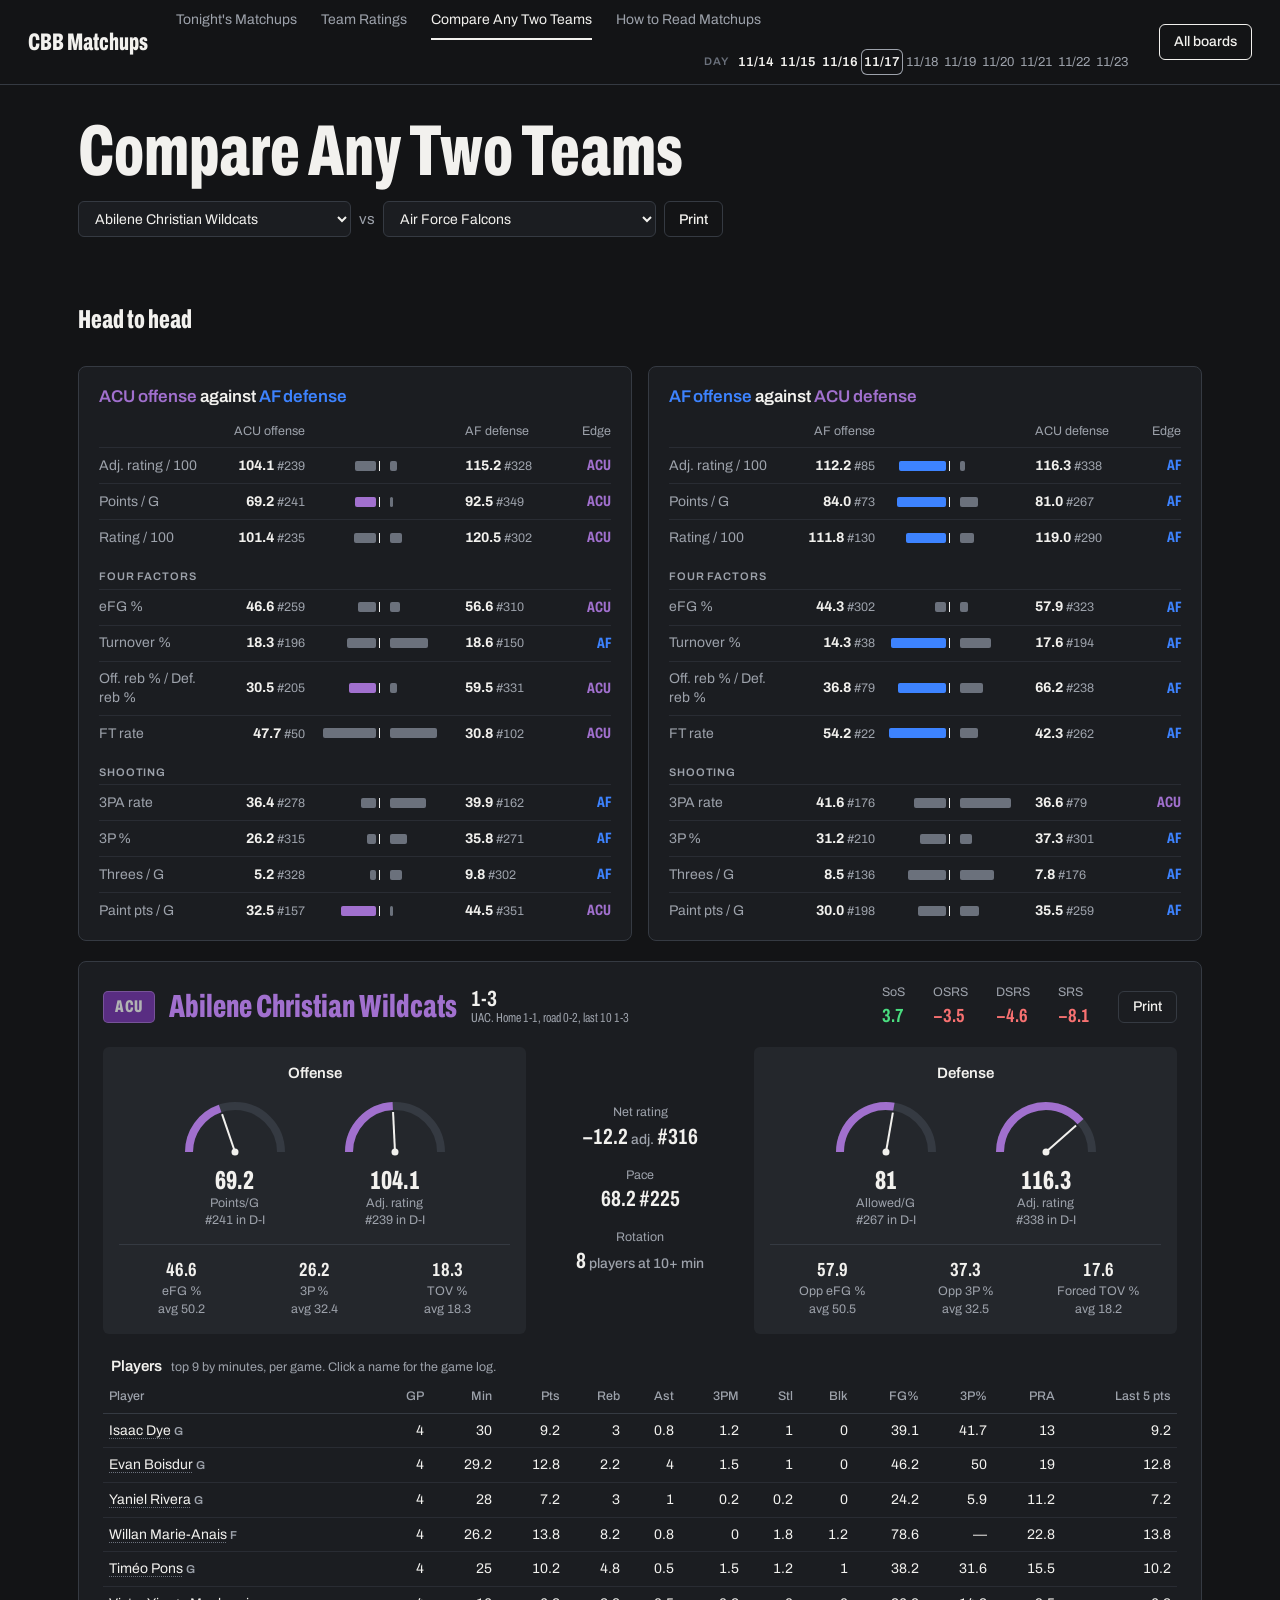
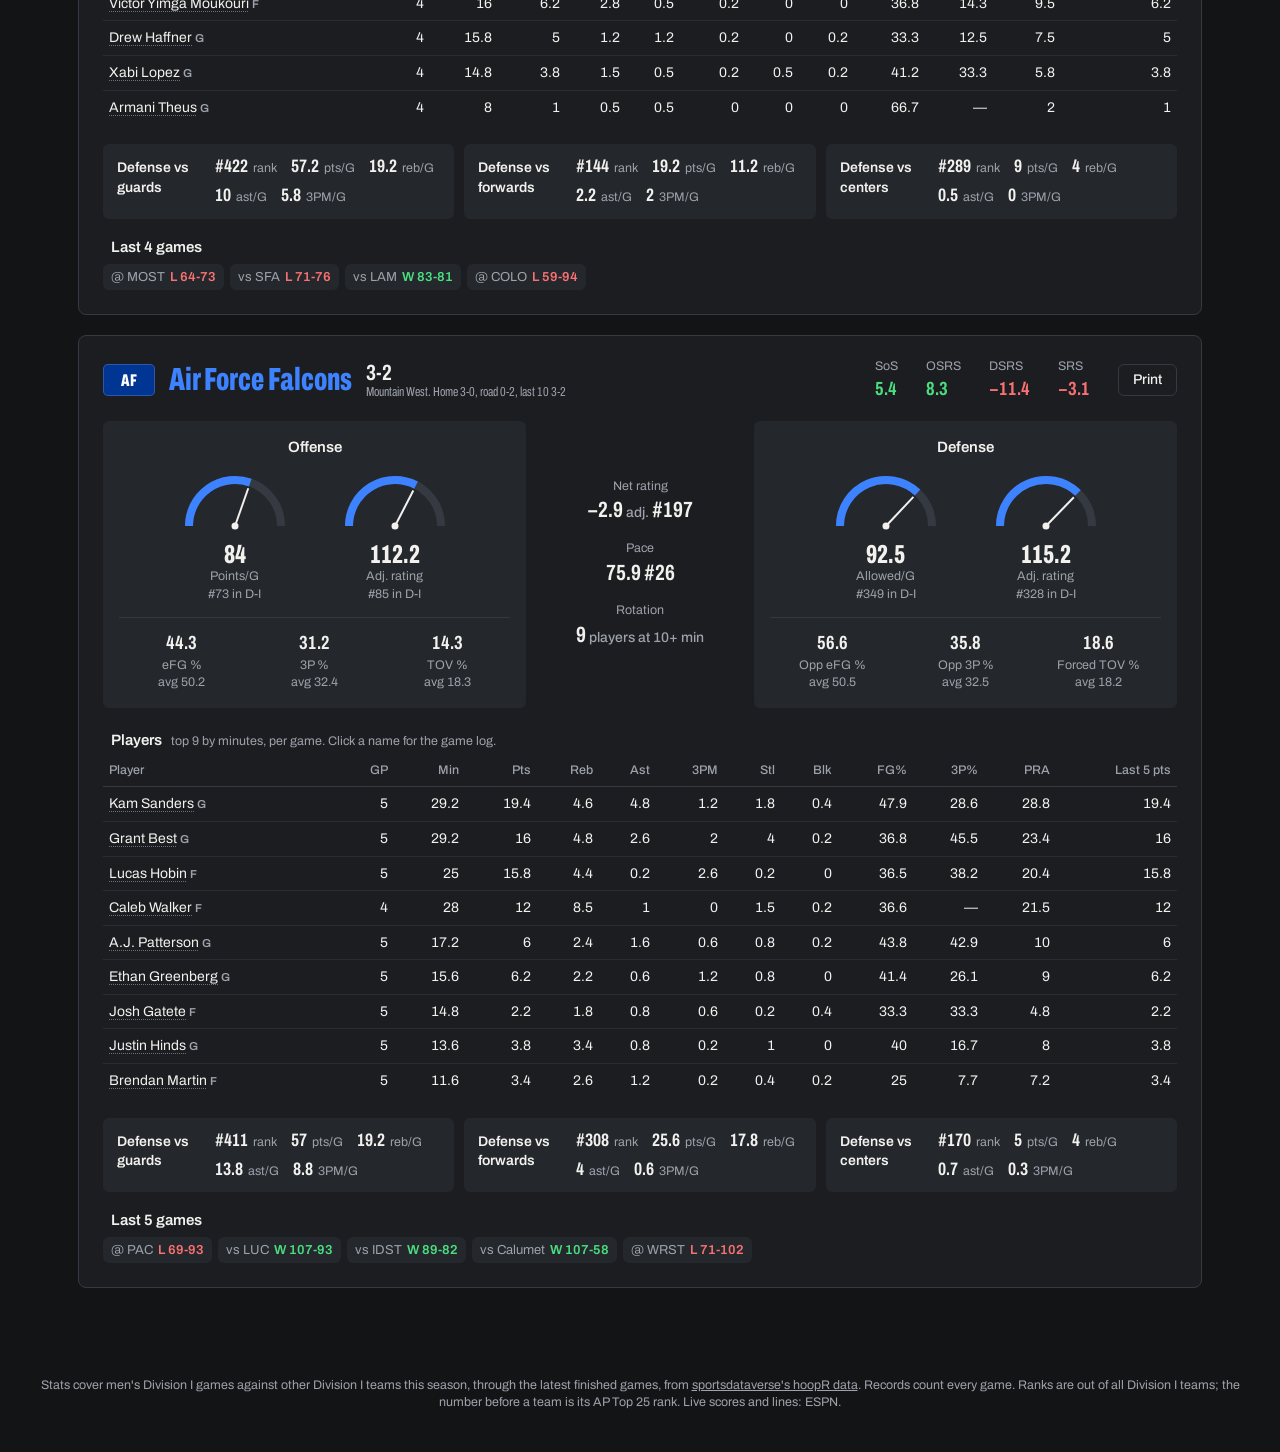
==== compare.html @ c5ffca33 "College basketball matchup dashboard: board, matchup, ratings, compare, how to read The NBA site's p" ====
<!DOCTYPE html>
<html lang="en">
<head>
<meta charset="UTF-8">
<meta name="viewport" content="width=device-width, initial-scale=1.0">
<title>Compare Any Two Teams · CBB Matchups</title>
<meta name="description" content="Pick any two Division I teams and compare them side by side.">
<meta property="og:type" content="website">
<meta property="og:site_name" content="CBB Matchups">
<meta property="og:title" content="Compare Any Two Teams · CBB Matchups">
<meta property="og:description" content="Pick any two Division I teams and compare them side by side.">
<link rel="preconnect" href="https://fonts.googleapis.com">
<link rel="preconnect" href="https://fonts.gstatic.com" crossorigin>
<link rel="stylesheet" href="https://fonts.googleapis.com/css2?family=Archivo:wdth,wght@62..125,400..800&display=swap">
<link rel="stylesheet" href="style.css?v=202611172030">
<link rel="stylesheet" href="cbb.css?v=202611172030">
</head>
<body data-page="compare">
<header class="topbar">
  <h1><a href="index.html" class="home-link">CBB Matchups</a></h1>
  <nav class="topnav no-print">
    <a href="index.html"><span class="nav-full">Tonight's Matchups</span><span class="nav-short">Tonight</span></a>
    <a href="ratings.html"><span class="nav-full">Team Ratings</span><span class="nav-short">Ratings</span></a>
    <a href="compare.html" class="active"><span class="nav-full">Compare Any Two Teams</span><span class="nav-short">Compare</span></a>
    <a href="how-to-read.html"><span class="nav-full">How to Read Matchups</span><span class="nav-short">How to Read</span></a>
  </nav>
  <a href="/basketball/" class="league-link no-print">All boards</a>
</header>

<main id="app">
  <section class="week-head">
    <div><h2 class="week-title">Compare Any Two Teams</h2></div>
    <div class="week-filters compare-pick">
      <select id="team1Select" aria-label="First team"></select>
      <span class="vs-word">vs</span>
      <select id="team2Select" aria-label="Second team"></select>
      <button id="printBothBtn" class="print-btn no-print" type="button">Print</button>
    </div>
  </section>
  <section id="teamCards"><div class="empty-note">Loading...</div></section>
</main>

<footer class="no-print">
  <p>Stats cover men's Division I games against other Division I teams this season, through the latest finished games, from <a href="https://github.com/sportsdataverse/hoopR-mbb-data" rel="noopener">sportsdataverse's hoopR data</a>. Records count every game. Ranks are out of all Division I teams; the number before a team is its AP Top 25 rank. Live scores and lines: ESPN.</p>
</footer>

<script src="teamcolors.js?v=202611172030"></script>
<script src="common.js?v=202611172030"></script>
<script src="compare.js?v=202611172030"></script>
</body>
</html>
---- style.css ----
:root {
  --bg: #131416;
  --panel: #1b1d21;
  --panel-alt: #24272c;
  --border: #353a42;
  --hair: rgba(53, 58, 66, 0.55);
  --text: #f2f1ee;
  --text-dim: #9da2ab;
  --mute: #6b717c;
  --accent: #f2f1ee;
  --accent-soft: #24272c;
  --good: #4ade80;
  --neg: #f87171;
  --good-bg: rgba(74, 222, 128, 0.16);
  --neg-bg: rgba(248, 113, 113, 0.16);
  --live: #dc2626;
  --track: #353a42;
  --radius: 8px;
  --font: "Archivo", "Helvetica Neue", Arial, sans-serif;
  /* a team's colors; each team's element sets its own (teamcolors.js) */
  --tc: #3a3f47;
  --tc-on: #f2f1ee;
  --tc-on2: #f2f1ee;
  --tc-on2s: #f2f1ee;
  --tc-ink: #f2f1ee;
  --tc-inkp: #111318;
}

* { box-sizing: border-box; }

html { -webkit-text-size-adjust: 100%; }

body {
  margin: 0;
  font-family: var(--font);
  font-size: 0.9375rem;
  line-height: 1.4;
  background: var(--bg);
  color: var(--text);
  font-variant-numeric: tabular-nums;
  -webkit-font-smoothing: antialiased;
}

button, input, select { font: inherit; }
[hidden] { display: none !important; }
a { color: inherit; }
:focus-visible { outline: 2px solid var(--text); outline-offset: 2px; }

/* ---------- Top bar ---------- */
.topbar {
  display: grid;
  grid-template-columns: auto minmax(0, 1fr) auto;
  column-gap: 28px;
  align-items: center;
  padding: 0 28px;
  min-height: 64px;
  border-bottom: 1px solid var(--border);
}
.topbar h1 {
  margin: 0;
  font-size: 1.5rem;
  line-height: 1;
  font-stretch: 62%;
  font-weight: 800;
  white-space: nowrap;
}
.home-link { color: inherit; text-decoration: none; }
.topnav { display: flex; align-items: stretch; flex-wrap: wrap; gap: 0 24px; min-height: 64px; }
.topnav a {
  display: flex;
  align-items: center;
  color: var(--text-dim);
  text-decoration: none;
  font-size: 0.875rem;
  white-space: nowrap;
  border-top: 2px solid transparent;
  border-bottom: 2px solid transparent;
}
.topnav > a { min-height: 40px; }
.topnav a:hover { color: var(--text); }
.topnav a.active { color: var(--text); border-bottom-color: var(--accent); }
.topnav .nav-short { display: none; }

/* Week strip: one link per week, right-aligned so the last week sits beside the player
   search. It takes whatever room the top bar has left and scrolls sideways when short. */
.navtools {
  flex: 1 1 auto;      /* wraps to its own row, as one piece, when the first row is full */
  min-width: 0;
  display: flex;
  align-items: center;
  gap: 0 14px;
  min-height: 44px;
}
.weeknav {
  flex: 1 1 auto;
  min-width: 0;
  display: flex;
  align-items: center;
  overflow-x: auto;
  scrollbar-width: none;
}
.topnav.nav-tight .nav-full { display: none; }
.topnav.nav-tight .nav-short { display: inline; }
.weeknav::-webkit-scrollbar { display: none; }
.wk-label {
  flex: none;
  margin-left: auto;   /* pushes the weeks to the right; unlike justify-content it still scrolls */
  padding-right: 6px;
  font-size: 0.6875rem;
  font-weight: 600;
  letter-spacing: 0.08em;
  text-transform: uppercase;
  color: var(--mute);
}
.topnav .weeknav a {
  position: relative;
  flex: none;
  justify-content: center;
  min-width: 24px;
  height: 26px;
  padding: 0 3px;
  border: 0;
  border-radius: 6px;
  font-size: 0.8125rem;
  font-weight: 600;
  color: var(--text);
}
.topnav .weeknav a.next { font-weight: 400; color: var(--text-dim); }
.topnav .weeknav a.now { box-shadow: inset 0 0 0 1px var(--text-dim); }
.topnav .weeknav a:hover { background: var(--panel-alt); color: var(--text); }
.topnav .weeknav a.sel { background: var(--accent); color: var(--bg); box-shadow: none; }
.wk-pre { position: absolute; width: 1px; height: 1px; overflow: hidden; clip-path: inset(50%); white-space: nowrap; }
.navtools .psearch { flex: none; margin-left: 0; }

.league-link {
  display: inline-flex;
  align-items: center;
  height: 36px;
  padding: 0 14px;
  border: 1px solid var(--accent);
  border-radius: 6px;
  color: var(--text);
  text-decoration: none;
  font-size: 0.875rem;
  font-weight: 500;
  white-space: nowrap;
}
.league-link:hover { background: var(--panel-alt); }

main {
  max-width: 1180px;
  margin: 0 auto;
  padding: 32px 28px 56px;
}

/* ---------- Buttons and fields ---------- */
.print-btn {
  display: inline-flex;
  align-items: center;
  height: 36px;
  padding: 0 14px;
  background: transparent;
  color: var(--text);
  border: 1px solid var(--border);
  border-radius: 6px;
  font-size: 0.875rem;
  font-weight: 500;
  text-decoration: none;
  white-space: nowrap;
  cursor: pointer;
}
.print-btn:hover { background: var(--panel-alt); }
.print-btn:disabled { opacity: 0.5; cursor: default; }
a.pdf-btn[hidden] { display: none; }
.bar-actions { display: flex; gap: 8px; flex-wrap: wrap; justify-content: flex-end; }
.print-btn-single { height: 32px; }

.week-filters input[type="search"], .week-filters select, .picker select, .psearch input,
.prop-inputs select, .prop-inputs input {
  height: 36px;
  padding: 0 12px;
  background: var(--panel);
  color: var(--text);
  border: 1px solid var(--border);
  border-radius: 6px;
  font-size: 0.875rem;
}
.week-filters input::placeholder, .psearch input::placeholder { color: var(--text-dim); }

/* ---------- Team block ---------- */
.slab {
  display: inline-grid;
  place-items: center;
  flex: none;
  width: 52px;
  height: 32px;
  border-radius: 5px;
  background: var(--tc);
  color: var(--tc-on2);
  font-size: 1.0625rem;
  line-height: 1;
  font-stretch: 62%;
  font-weight: 800;
  letter-spacing: 0.02em;
  box-shadow: inset 0 0 0 1px rgba(255, 255, 255, 0.18);
  -webkit-print-color-adjust: exact;
  print-color-adjust: exact;
}
.slab.long { font-size: 0.875rem; letter-spacing: 0; }
.tc { color: var(--tc-ink); }

/* ---------- AP rank tag ---------- */
.ap-rank {
  display: inline-block;
  margin-right: 5px;
  font-size: 0.68em;
  font-weight: 600;
  font-stretch: 100%;
  opacity: 0.75;
  vertical-align: 0.1em;
}

/* ---------- Week board ---------- */
.week-head {
  display: flex;
  justify-content: space-between;
  align-items: flex-end;
  gap: 16px 24px;
  flex-wrap: wrap;
  margin-bottom: 28px;
}
.week-title { margin: 0; font-size: 4.5rem; line-height: 0.95; font-stretch: 62%; font-weight: 800; }
.week-sub { margin: 10px 0 0; color: var(--text-dim); }
.week-filters { display: flex; gap: 8px; align-items: center; flex-wrap: wrap; }
.week-filters input[type="search"] { width: 180px; }
.ranked-toggle { display: flex; gap: 8px; align-items: center; min-height: 36px; padding: 0 6px; font-size: 0.875rem; cursor: pointer; }
.ranked-toggle input { width: 18px; height: 18px; margin: 0; accent-color: var(--text); }
.live-note { margin: 6px 0 0; font-size: 0.8125rem; color: var(--text); }

.board-cols, .game-row {
  display: grid;
  grid-template-columns: minmax(0, 1.35fr) 22px minmax(0, 1.35fr) 124px 70px 148px minmax(0, 1.3fr);
  column-gap: 14px;
  align-items: center;
}
.board-cols { padding: 0 10px; font-size: 0.78rem; color: var(--text-dim); }
.day-label {
  display: flex;
  align-items: baseline;
  gap: 10px;
  margin: 0;
  padding: 28px 0 8px;
  font-size: 1.1875rem;
  font-stretch: 68%;
  font-weight: 700;
}
.day-count { margin-left: auto; font-size: 0.78rem; font-weight: 400; font-stretch: 100%; color: var(--text-dim); }
.game-row {
  padding: 11px 10px;
  border-top: 1px solid var(--border);
  color: var(--text);
  text-decoration: none;
}
.game-row:hover { background: var(--panel); }
.gr-team { display: flex; align-items: center; gap: 12px; min-width: 0; }
.gr-tx { min-width: 0; flex: 1; }
.gr-name { font-size: 1.25rem; line-height: 1.1; font-stretch: 68%; font-weight: 700; text-wrap: balance; }
.gr-sub { font-size: 0.78rem; color: var(--text-dim); }
.gr-score { margin-left: auto; font-size: 1.75rem; line-height: 1; font-stretch: 62%; font-weight: 800; }
.gr-team.lost .gr-score { color: var(--text-dim); }
.gr-at { text-align: center; font-size: 0.78rem; color: var(--text-dim); }
.gr-big { font-size: 1.25rem; line-height: 1.15; font-stretch: 68%; font-weight: 700; }
.gr-move { color: var(--accent); }
.game-row.done .gr-spread, .game-row.done .gr-total { color: var(--text-dim); }
/* a later week's games (week strip) are a plain list, not links */
.game-row.upcoming, .game-row.upcoming:hover { background: none; cursor: default; }
.gr-implied, .gr-where { min-width: 0; font-size: 0.875rem; }
.gr-note { color: var(--text); }
.ou-pre, .imp-pre { display: none; }
.game-sit { color: var(--text); }
.poss { margin-left: 6px; font-size: 0.6em; vertical-align: 0.2em; }
.hero-score .poss { margin-left: 8px; font-size: 0.875rem; vertical-align: middle; }
.bye-note { margin: 20px 0 0; padding-top: 14px; border-top: 1px solid var(--border); color: var(--text-dim); font-size: 0.875rem; }

/* ---------- Matchup page: scorebug ---------- */
.matchup-bar { display: flex; justify-content: space-between; align-items: center; gap: 12px; flex-wrap: wrap; margin-bottom: 16px; }
.back-link { color: var(--text-dim); text-decoration: none; font-size: 0.875rem; }
.back-link:hover { color: var(--text); }
.mh-week { margin-bottom: 8px; font-size: 0.875rem; color: var(--text-dim); }
.game-hero {
  display: grid;
  grid-template-columns: minmax(0, 1fr) 280px minmax(0, 1fr);
  border: 1px solid var(--border);
  border-radius: var(--radius);
  overflow: hidden;
}
.hero-team {
  display: grid;
  grid-template-columns: minmax(0, 1fr) auto;
  grid-template-areas: "side side" "name score" "rec rec";
  align-content: center;
  align-items: center;
  gap: 6px 16px;
  padding: 26px 30px;
  min-width: 0;
  background: var(--tc);
  color: var(--tc-on2);
  -webkit-print-color-adjust: exact;
  print-color-adjust: exact;
}
.hero-team[data-side="home"] {
  grid-template-columns: auto minmax(0, 1fr);
  grid-template-areas: "side side" "score name" "rec rec";
  text-align: right;
}
.hero-side { grid-area: side; font-size: 0.8125rem; font-weight: 600; color: var(--tc-on2s); }
.hero-name { grid-area: name; min-width: 0; font-size: 2.875rem; line-height: 0.95; font-stretch: 62%; font-weight: 800; text-wrap: balance; overflow-wrap: break-word; }
.hero-rec { grid-area: rec; font-size: 0.875rem; font-weight: 500; color: var(--tc-on2s); }
.hero-score { grid-area: score; font-size: 3.75rem; line-height: 0.9; font-stretch: 62%; font-weight: 800; }
.hero-score[hidden] { display: none; }
.hero-score.lost { opacity: 0.6; }
.hero-mid {
  display: flex;
  flex-direction: column;
  align-items: center;
  justify-content: center;
  gap: 2px;
  padding: 22px 16px;
  background: var(--panel);
  text-align: center;
}
.hero-live { margin-bottom: 8px; font-size: 0.875rem; font-weight: 600; }
.hero-line { font-size: 2.75rem; line-height: 1; font-stretch: 62%; font-weight: 800; }
.hero-total { margin-top: 4px; font-size: 1.375rem; font-stretch: 68%; font-weight: 700; }
.hero-info { font-size: 0.78rem; color: var(--text-dim); }
.hero-implied { margin-top: 8px; }
.hero-move { color: var(--accent); }
.hero-facts {
  display: flex;
  flex-wrap: wrap;
  justify-content: space-between;
  gap: 6px 24px;
  padding: 12px 4px;
  border-bottom: 1px solid var(--border);
  font-size: 0.875rem;
  color: var(--text-dim);
}
.hero-ref { padding: 8px 4px 0; font-size: 0.78rem; color: var(--text-dim); }
/* the value board's line, bets and links under the header (from fb-value-board's feed) */
.hero-board {
  display: flex; flex-wrap: wrap; align-items: baseline; gap: 6px 18px;
  margin-top: 10px; padding: 10px 12px; border: 1px solid var(--border); border-radius: 6px;
  font-size: 0.875rem; color: var(--text-dim);
}
.hero-board b { color: var(--text); }
.vb-lbl { font-weight: 700; color: var(--text); text-transform: uppercase; letter-spacing: 0.04em; font-size: 0.72rem; }
.vb-bet { white-space: nowrap; color: var(--text); font-weight: 600; padding: 1px 6px; border-radius: 4px; background: rgba(250, 204, 21, 0.16); }
.vb-none { color: var(--text-dim); }
.vb-links { margin-left: auto; }
.vb-links a { color: var(--accent); }
.gr-board { margin-top: 3px; font-size: 0.74rem; color: var(--text-dim); }
.gr-board b { color: var(--text); font-weight: 600; }
.gr-board .vb-bet { font-size: 0.72rem; padding: 0 4px; }
.prop-note { margin-top: 6px; }
@media print { .hero-board, .gr-board { display: none !important; } }

/* ---------- Sections, head to head, betting ---------- */
.section-title { margin: 40px 0 12px; font-size: 1.625rem; line-height: 1.1; font-stretch: 62%; font-weight: 800; }
.edge-grid { display: grid; grid-template-columns: repeat(2, minmax(0, 1fr)); gap: 16px; }
.edge-panel {
  min-width: 0;
  padding: 18px 20px 12px;
  background: var(--panel);
  border: 1px solid var(--border);
  border-radius: var(--radius);
  overflow-x: auto;
}
.edge-panel h4 { margin: 0 0 14px; font-size: 1.0625rem; font-weight: 600; }
.tape {
  display: grid;
  grid-template-columns: 104px 92px minmax(0, 1fr) minmax(0, 1fr) 92px 44px;
  column-gap: 10px;
  align-items: center;
  padding: 7px 0;
  border-top: 1px solid var(--hair);
  font-size: 0.875rem;
}
.tape-h { padding-top: 0; border-top: 0; font-size: 0.78rem; color: var(--text-dim); }
.tape .lbl { color: var(--text-dim); }
.tape .num { text-align: right; }
.tape .edge b { white-space: nowrap; font-size: 0.9375rem; font-stretch: 68%; font-weight: 700; }
.tape .edge .even { color: var(--text-dim); }
.rk { color: var(--text-dim); font-size: 0.78rem; }
.tl { display: flex; justify-content: flex-end; padding-right: 3px; border-right: 1px solid var(--text); }
.tr { display: flex; }
.tb { display: block; height: 10px; border-radius: 2px; background: var(--mute); -webkit-print-color-adjust: exact; print-color-adjust: exact; }
.tb.on { background: var(--tc-ink); }
.edge-key { max-width: 78ch; margin: 10px 0 0; font-size: 0.78rem; color: var(--text-dim); }
.tape-group {
  padding: 14px 0 4px;
  font-size: 0.6875rem;
  font-weight: 600;
  letter-spacing: 0.08em;
  text-transform: uppercase;
  color: var(--text-dim);
}

/* ---------- How to Read Matchups ---------- */
.learn-lede b { color: var(--text); }
.learn-controls { align-items: center; }
.learn-lbl { font-size: 0.8125rem; color: var(--text-dim); }
.learn-controls select { height: 36px; padding: 0 12px; background: var(--panel); color: var(--text); border: 1px solid var(--border); border-radius: 6px; font-size: 0.875rem; }
.learn-btn { display: inline-flex; align-items: center; height: 36px; padding: 0 14px; background: var(--text); color: var(--bg); border-radius: 6px; font-size: 0.875rem; font-weight: 600; text-decoration: none; white-space: nowrap; }
.learn-btn:hover { filter: brightness(0.92); }
.learn-jump { display: flex; flex-wrap: wrap; gap: 8px; margin: -8px 0 36px; }
.learn-jump a { display: inline-flex; align-items: center; gap: 8px; min-height: 36px; padding: 0 12px; border: 1px solid var(--border); border-radius: 6px; color: var(--text-dim); font-size: 0.8125rem; text-decoration: none; }
.learn-jump a:hover { color: var(--text); background: var(--panel-alt); }
.learn-jump .lm { background: var(--panel-alt); color: var(--text); }
.lm { display: inline-grid; place-items: center; flex: none; width: 22px; height: 22px; border-radius: 11px; background: var(--text); color: var(--bg); font-size: 0.6875rem; font-weight: 800; font-stretch: 100%; line-height: 1; letter-spacing: 0; text-transform: none; vertical-align: middle; }
.lm-in { width: 18px; height: 18px; border-radius: 9px; font-size: 0.625rem; margin-left: 4px; }
.learn-sec { margin-bottom: 48px; scroll-margin-top: 16px; }
.learn-head { display: flex; flex-wrap: wrap; align-items: baseline; gap: 4px 12px; margin-bottom: 14px; }
.learn-num { font-size: 0.8125rem; font-weight: 700; color: var(--mute); }
.learn-head h3 { margin: 0; font-size: 1.9rem; line-height: 1; font-stretch: 68%; font-weight: 800; }
.learn-sub { font-size: 0.875rem; color: var(--text-dim); }
.learn-row { display: flex; flex-wrap: wrap; align-items: flex-start; gap: 24px; }
.learn-ex { flex: 999 1 600px; min-width: 0; }
.learn-notes { flex: 1 1 320px; margin: 0; padding: 0; list-style: none; display: flex; flex-direction: column; gap: 14px; }
.learn-notes li { display: grid; grid-template-columns: 26px minmax(0, 1fr); gap: 10px; }
.learn-notes b { display: block; font-size: 0.9375rem; }
.learn-row.wide { flex-direction: column; align-items: stretch; }
.learn-row.wide .learn-ex { flex: none; width: 100%; }
.learn-row.wide .learn-notes { flex: none; display: grid; grid-template-columns: repeat(auto-fit, minmax(260px, 1fr)); gap: 16px 24px; }
.learn-notes p { margin: 2px 0 0; font-size: 0.875rem; color: var(--text-dim); line-height: 1.5; }
.learn-gloss { display: grid; grid-template-columns: repeat(auto-fit, minmax(240px, 1fr)); gap: 10px; margin-top: 18px; }
.learn-gloss div { padding: 12px 14px; background: var(--panel); border: 1px solid var(--hair); border-radius: var(--radius); }
.learn-gloss b { display: block; font-size: 0.875rem; }
.learn-gloss span { font-size: 0.8125rem; color: var(--text-dim); }
.learn-card { margin: 0; }
.learn-card .usage-block { margin-bottom: 0; }
.learn-split { display: flex; flex-wrap: wrap; gap: 14px; align-items: flex-start; }
.learn-split > .learn-card { flex: 1 1 340px; min-width: 0; }
.learn-tip { flex: 1 1 300px; min-width: 0; padding: 12px 12px 10px; background: var(--panel-alt); border: 1px solid var(--border); border-radius: var(--radius); overflow-x: auto; }
.learn-tip table { width: auto; min-width: 100%; font-size: 0.8125rem; }
.learn-tip th, .learn-tip td { padding: 3px 7px; }
.learn-tip .ptip-foot { display: none; }
.learn-prop { margin: 10px 0 0; font-size: 0.875rem; }
.learn-sum { display: flex; flex-wrap: wrap; align-items: center; justify-content: space-between; gap: 12px 24px; padding: 18px 20px; background: var(--panel); border: 1px solid var(--border); border-radius: var(--radius); }
.learn-sum > div { flex: 1 1 520px; }
.learn-sum b { font-size: 1.0625rem; }
.learn-sum p { margin: 4px 0 0; color: var(--text-dim); line-height: 1.5; }

/* Pace and tendency (matchup page, under Head to Head) */
.pace-panel {
  margin-top: 16px;
  padding: 16px 20px 12px;
  background: var(--panel);
  border: 1px solid var(--border);
  border-radius: var(--radius);
}
.pace-head { display: flex; flex-wrap: wrap; align-items: baseline; justify-content: space-between; gap: 4px 16px; margin-bottom: 6px; }
.pace-head h4 { margin: 0; font-size: 1.0625rem; font-weight: 600; }
.pace-sum { font-size: 0.8125rem; color: var(--text-dim); }
.pace-sum b { color: var(--text); }
.pace-scroll { overflow-x: auto; }
.pace-panel table { min-width: 520px; }
.pace-team { display: inline-flex; align-items: center; gap: 10px; }
.pace-team .slab { width: 44px; height: 26px; font-size: 0.9375rem; }

/* Usage (team card) */
.usage-block { margin: 0 0 20px; }
.usage-block > h4 { margin: 0 0 4px 8px; font-size: 0.9375rem; font-weight: 600; }
.usage-block th, .usage-block td { padding: 7px 6px; }
.usage-block .pos-cell { font-size: 0.78rem; color: var(--text-dim); }
.share { display: inline-block; width: 64px; height: 8px; margin-right: 8px; vertical-align: 1px; border-radius: 2px; background: var(--track); }
.share i { display: block; height: 8px; border-radius: 2px; background: var(--tc-ink); -webkit-print-color-adjust: exact; print-color-adjust: exact; }
.trend { color: var(--text-dim); white-space: nowrap; }
.trend.up { color: #7cb6ff; }
.trend.down { color: #ff9a5c; }
.usage-carries { display: flex; flex-wrap: wrap; align-items: center; gap: 8px; margin: 10px 0 0 8px; }
.usage-carries .lbl { font-size: 0.8125rem; color: var(--text-dim); }
.usage-chip { display: inline-flex; align-items: center; gap: 8px; min-height: 32px; padding: 0 12px; border: 1px solid var(--border); border-radius: 6px; font-size: 0.8125rem; }
.usage-block .bet-note { margin-left: 8px; }
.edge-table td { padding: 7px 6px; }
.edge-table td.lbl { color: var(--text-dim); }

.bet-panel { padding-bottom: 10px; }
.bet-panel h4 { margin: 0; font-size: 1.375rem; line-height: 1.1; font-stretch: 68%; font-weight: 700; color: var(--tc-ink); }
.bet-chips {
  display: grid;
  grid-template-columns: repeat(6, minmax(0, 1fr));
  gap: 12px;
  margin: 12px 0 14px;
  padding: 12px 0;
  border-top: 1px solid var(--border);
  border-bottom: 1px solid var(--border);
}
.bet-chip { display: flex; flex-direction: column; gap: 1px; min-width: 0; }
.bet-chip .lbl { font-size: 0.78rem; color: var(--text-dim); }
.bet-chip b { font-size: 1.1875rem; font-stretch: 68%; font-weight: 700; }
.bet-chip .rk { min-height: 1.1em; }
.tag {
  display: inline-block;
  min-width: 22px;
  padding: 1px 6px;
  border-radius: 4px;
  font-size: 0.75rem;
  font-weight: 700;
  text-align: center;
}
.tag.W { background: var(--good-bg); color: var(--good); }
.tag.L { background: var(--neg-bg); color: var(--neg); }
.tag.P { background: var(--track); color: var(--text-dim); }

/* ---------- Tables ---------- */
table { width: 100%; border-collapse: collapse; font-size: 0.875rem; }
th, td { padding: 7px 8px; text-align: left; white-space: nowrap; }
th { color: var(--text-dim); font-size: 0.78rem; font-weight: 500; border-bottom: 1px solid var(--border); }
td { border-bottom: 1px solid var(--hair); }
tbody tr:last-child td { border-bottom: 0; }
td.num, th.num { text-align: right; }

/* ---------- Team card ---------- */
#teamCards, .m-cards { display: flex; flex-direction: column; gap: 20px; }
.team-card {
  padding: 22px 24px 24px;
  background: var(--panel);
  border: 1px solid var(--border);
  border-radius: var(--radius);
}
.team-card-header { display: flex; align-items: center; gap: 16px 28px; flex-wrap: wrap; margin-bottom: 18px; }
.team-name-block { display: flex; align-items: center; gap: 14px; flex-wrap: wrap; min-width: 0; margin-right: auto; }
.team-name-block h2 { margin: 0; font-size: 2rem; line-height: 1; font-stretch: 62%; font-weight: 800; color: var(--tc-ink); }
.record { font-size: 1.375rem; line-height: 1; font-stretch: 68%; font-weight: 700; }
.record b { font-weight: inherit; }
.record .conf { margin-left: 8px; font-size: 0.875rem; font-stretch: 100%; font-weight: 400; color: var(--text-dim); }
.rating-badges { display: flex; gap: 28px; }
.badge { display: flex; flex-direction: column; gap: 1px; }
.badge .label { font-size: 0.78rem; color: var(--text-dim); }
.badge .value { font-size: 1.1875rem; font-stretch: 68%; font-weight: 700; }
.pos, .badge .value.pos { color: var(--good); }
.neg, .badge .value.neg { color: var(--neg); }

.stat-columns { display: grid; grid-template-columns: minmax(0, 1fr) 200px minmax(0, 1fr); gap: 14px; margin-bottom: 22px; }
.stat-col { padding: 16px; background: var(--panel-alt); border-radius: 6px; }
.stat-col h3 { margin: 0 0 10px; font-size: 0.9375rem; font-weight: 600; text-align: center; }
.gauges { display: flex; gap: 10px 40px; justify-content: center; flex-wrap: wrap; }
.gauge-block { width: 120px; text-align: center; }
.g-track { stroke: var(--track); }
.g-arc { stroke: var(--tc-ink); }
.g-needle { stroke: var(--text); }
.g-hub { fill: var(--text); }
.gauge-value { font-size: 1.625rem; line-height: 1.1; font-stretch: 62%; font-weight: 800; }
.gauge-label, .gauge-rank { font-size: 0.78rem; color: var(--text-dim); }
.mini-stats {
  display: grid;
  grid-template-columns: repeat(3, minmax(0, 1fr));
  gap: 8px;
  margin-top: 14px;
  padding-top: 12px;
  border-top: 1px solid var(--border);
  text-align: center;
}
.mini-stat .val { font-size: 1.1875rem; font-stretch: 68%; font-weight: 700; }
.mini-stat .lbl, .mini-stat .avg { font-size: 0.78rem; color: var(--text-dim); }
.center-col { display: flex; flex-direction: column; justify-content: center; gap: 14px; text-align: center; }
.rank-line .lbl { font-size: 0.78rem; color: var(--text-dim); }
.rank-line .val { font-size: 1.375rem; font-stretch: 68%; font-weight: 700; }
.rank-line .val span { font-size: 0.875rem; font-stretch: 100%; font-weight: 500; color: var(--text-dim); }

.tables-row { display: grid; grid-template-columns: repeat(3, minmax(0, 1fr)); gap: 20px; margin-bottom: 20px; }
.table-block { min-width: 0; overflow-x: auto; }
.table-block h4 { margin: 0 0 4px 8px; font-size: 0.9375rem; font-weight: 600; }
.tables-row th, .tables-row td { padding: 7px 6px; }
.tables-row td:first-child { white-space: normal; }
.defpos-row { display: grid; grid-template-columns: repeat(2, minmax(0, 1fr)); gap: 10px; }
.defpos-block {
  display: grid;
  grid-template-columns: minmax(0, 1.2fr) minmax(0, 3fr);
  gap: 8px;
  align-items: baseline;
  padding: 10px 14px;
  background: var(--panel-alt);
  border-radius: 6px;
}
.defpos-block h4 { margin: 0; font-size: 0.875rem; font-weight: 600; }
.defpos-stats { display: grid; grid-template-columns: repeat(3, minmax(0, 1fr)); gap: 8px; }
.defpos-stats .item { display: flex; align-items: baseline; gap: 5px; }
.defpos-stats .item .val { font-size: 1.125rem; font-stretch: 68%; font-weight: 700; }
.defpos-stats .item .lbl { font-size: 0.78rem; color: var(--text-dim); }

/* ---------- Team vs Team picker ---------- */
.matchup-picker { display: flex; align-items: flex-end; gap: 16px; flex-wrap: wrap; margin-bottom: 28px; }
.picker { display: flex; flex-direction: column; gap: 6px; }
.picker label { font-size: 0.78rem; color: var(--text-dim); }
.picker select { min-width: 240px; cursor: pointer; }
.vs { padding-bottom: 8px; font-size: 0.875rem; color: var(--text-dim); }
.matchup-picker .print-btn { margin-left: auto; }

footer { padding: 20px 28px 28px; text-align: center; font-size: 0.78rem; color: var(--text-dim); }
.empty-note { padding: 20px; text-align: center; font-size: 0.875rem; color: var(--text-dim); }
.empty-note a { color: var(--text); }
.print-hide { display: none !important; }

/* ---------- Live scores and box score ---------- */
.live-badge, .final-badge {
  display: inline-block;
  padding: 1px 6px;
  border-radius: 4px;
  font-size: 0.72rem;
  font-weight: 700;
  font-stretch: 100%;
  line-height: 1.4;
  vertical-align: 0.15em;
}
.live-badge { background: var(--live); color: #fff; }
.final-badge { background: var(--panel-alt); color: var(--text-dim); border: 1px solid var(--border); }
.live-dot {
  display: inline-block;
  align-self: center;
  width: 8px;
  height: 8px;
  border-radius: 50%;
  background: #ef4444;
  animation: live-pulse 1.6s ease-in-out infinite;
}
@keyframes live-pulse { 0%, 100% { opacity: 1; } 50% { opacity: 0.35; } }
@media (prefers-reduced-motion: reduce) { .live-dot { animation: none; } }

.boxscore { margin-top: 4px; }
.boxscore .section-title .live-badge, .boxscore .section-title .final-badge { margin-left: 8px; }
.box-status { margin-left: 4px; font-size: 0.875rem; font-stretch: 100%; font-weight: 500; }
.box-grid { display: grid; grid-template-columns: repeat(2, minmax(0, 1fr)); gap: 16px; margin-bottom: 16px; }
.box-table { width: 100%; }
.box-table td.tot { border-left: 1px solid var(--border); }
.box-sub + .box-sub { margin-top: 12px; }
.box-sub-title { margin: 2px 0 2px 6px; font-size: 0.8125rem; font-weight: 600; color: var(--text-dim); }
.box-players-table td:first-child { white-space: normal; }
.box-lastplay { margin-top: 10px; font-size: 0.8125rem; color: var(--text-dim); }
.box-lastplay span { color: var(--text); font-weight: 600; }
.box-scoring { margin-bottom: 4px; }
.box-scoring td.play-text { white-space: normal; }

/* ---------- Print all page ---------- */
.print-status { color: var(--text-dim); font-size: 0.875rem; }
.print-matchup { margin-bottom: 40px; padding-bottom: 28px; border-bottom: 1px dashed var(--border); }
.print-matchup:last-child { border-bottom: none; }

/* ---------- Player game logs and team games ---------- */
.plink, .tlink {
  margin: 0;
  padding: 0;
  background: none;
  border: 0;
  font: inherit;
  color: inherit;
  cursor: pointer;
  text-align: inherit;
  text-decoration: underline dotted;
  text-decoration-thickness: 1px;
  text-decoration-color: var(--mute);
  text-underline-offset: 3px;
}
.tlink { text-decoration-color: currentColor; text-underline-offset: 0.12em; }
.plink:hover, .tlink:hover { text-decoration-style: solid; text-decoration-color: currentColor; }

.ptip {
  position: fixed;
  z-index: 60;
  max-width: calc(100vw - 16px);
  padding: 12px 12px 8px;
  background: var(--panel-alt);
  border: 1px solid var(--border);
  border-radius: var(--radius);
  box-shadow: 0 10px 28px rgba(0, 0, 0, 0.5);
  pointer-events: none;
}
.ptip table { width: auto; min-width: 100%; font-size: 0.8125rem; }
.ptip th, .ptip td { padding: 3px 7px; }
.ptip-head { display: flex; justify-content: space-between; align-items: baseline; gap: 16px; margin-bottom: 6px; }
.ptip-head b { font-size: 1.125rem; font-stretch: 68%; font-weight: 700; }
.ptip-head span { font-size: 0.78rem; color: var(--text-dim); }
.ptip-foot { margin-top: 6px; font-size: 0.75rem; color: var(--text-dim); }
td.fp { font-weight: 700; }
.ttip td { white-space: nowrap; }

/* ---------- Defense dial popups (dpPassHtml / dpRushHtml in the page script) ---------- */
.gauge-block.dpop { cursor: pointer; border-radius: var(--radius); outline-offset: 2px; }
.defpos-block.dpop { cursor: pointer; outline-offset: 2px; }
.defpos-block.dpop h4 { text-decoration: underline dotted; text-underline-offset: 3px; text-decoration-color: var(--text-dim); }
.defpos-block.dpop:hover h4, .defpos-block.dpop[aria-expanded="true"] h4 { text-decoration-color: currentColor; }
.gauge-block.dpop .gauge-label { text-decoration: underline dotted; text-underline-offset: 3px; text-decoration-color: var(--text-dim); }
.gauge-block.dpop:hover .gauge-label, .gauge-block.dpop[aria-expanded="true"] .gauge-label { text-decoration-color: currentColor; }
.ptip.dtip { pointer-events: auto; max-width: min(600px, calc(100vw - 16px)); max-height: calc(100vh - 16px); overflow-y: auto; }
.ptip.dtip-backs { pointer-events: none; z-index: 61; min-width: 220px; }
.dtip td { white-space: nowrap; vertical-align: top; }
.dtip tr.dp-g > td { border-top: 1px solid var(--border); }
.dtip tbody tr:first-child > td { border-top: 0; }
.dtip tr.dp-more > td { border-top: 0; padding-top: 0; }
.dtip tfoot td { border-top: 1px solid var(--border); color: var(--text-dim); }
.dtip tfoot td b { color: var(--text); }
.dtip .dp-dim { color: var(--text-dim); }
.dtip .dp-pos { font-size: 0.72rem; color: var(--text-dim); }
.table-block .pt-pos { font-size: 0.72rem; font-weight: 600; letter-spacing: 0.02em; color: var(--text-dim); }
.dtip tr.dp-row { cursor: pointer; }
.dtip tr.dp-row:hover > td, .dtip tr.dp-row.on > td, .dtip tr.dp-row:focus-visible > td { background: var(--panel); }
.dtip tr.dp-row:focus-visible { outline: 2px solid var(--text-dim); outline-offset: -2px; }
.dtip tr.dp-sub > td { padding-top: 8px; font-size: 0.72rem; text-transform: uppercase; letter-spacing: 0.04em; color: var(--text-dim); }

.plog {
  position: fixed;
  inset: 0;
  z-index: 70;
  display: flex;
  align-items: center;
  justify-content: center;
  padding: 16px;
  background: rgba(8, 9, 10, 0.72);
}
.plog[hidden], .ptip[hidden] { display: none; }
body.plog-open { overflow: hidden; }
.plog-card {
  display: flex;
  flex-direction: column;
  width: min(880px, 100%);
  max-height: calc(100vh - 32px);
  background: var(--panel);
  border: 1px solid var(--border);
  border-radius: var(--radius);
  box-shadow: 0 18px 48px rgba(0, 0, 0, 0.55);
}
.plog-top { display: flex; justify-content: space-between; align-items: flex-start; gap: 12px; padding: 18px 20px 12px; }
.plog-top h3 { margin: 0; font-size: 1.625rem; line-height: 1.1; font-stretch: 62%; font-weight: 800; }
.plog-sub { margin-top: 4px; font-size: 0.875rem; color: var(--text-dim); }
.plog-close {
  flex: none;
  width: 36px;
  height: 36px;
  background: transparent;
  color: var(--text);
  border: 1px solid var(--border);
  border-radius: 6px;
  cursor: pointer;
}
.plog-close:hover { background: var(--panel-alt); }
.plog-scroll { overflow: auto; padding: 0 20px; -webkit-overflow-scrolling: touch; }
.plog-scroll th.grp { text-align: center; color: var(--text); }
.plog-scroll .gstart { border-left: 1px solid var(--border); }
.res.pos { color: var(--good); }
.res.neg { color: var(--neg); }
.plog-note { padding: 10px 20px 16px; font-size: 0.78rem; color: var(--text-dim); }
.plog-note a, .tg-card .empty-note a { color: var(--text); }

.tg-card .plog-scroll { padding-bottom: 4px; }
.tg-table td { vertical-align: top; }
.tg-table td:nth-child(-n+3) { white-space: nowrap; }
.tg-row { cursor: pointer; }
.tg-row:hover td, .tg-row:focus-within td { background: var(--panel-alt); }
.tg-name { font-weight: 600; }
.tg-line { font-size: 0.8125rem; color: var(--text-dim); white-space: nowrap; }
.tg-line b { color: var(--text); }
.tg-open, .tg-back {
  padding: 0;
  background: none;
  border: 0;
  font: inherit;
  font-size: 0.8125rem;
  color: var(--text);
  text-decoration: underline;
  text-underline-offset: 3px;
  white-space: nowrap;
  cursor: pointer;
}
.tg-back { display: block; margin-bottom: 8px; color: var(--text-dim); }
.tg-fallback { margin: 10px 0 4px; padding-left: 18px; font-size: 0.875rem; color: var(--text-dim); }
.tg-fallback b { color: var(--text); }
.tg-wait { padding: 24px 0; }

/* ---------- Prop tool ---------- */
.prop-tool { margin: 12px 20px 0; padding: 12px 14px; background: var(--panel-alt); border-radius: 6px; }
.prop-inputs { display: flex; flex-wrap: wrap; gap: 14px; align-items: center; }
.prop-inputs label { display: flex; align-items: center; gap: 8px; font-size: 0.8125rem; color: var(--text-dim); }
.prop-inputs input { width: 90px; }
.prop-result { margin-top: 10px; font-size: 0.875rem; line-height: 1.6; }
.prop-ctx { margin-top: 6px; font-size: 0.8125rem; color: var(--text-dim); }
.plog-scroll tr.prop-over td.prop-cell { color: var(--good); }
.plog-scroll tr.prop-under td.prop-cell { color: var(--text-dim); }

/* ---------- Injury tags ---------- */
.inj {
  display: inline-block;
  margin-left: 5px;
  padding: 0 4px;
  border-radius: 4px;
  font-size: 0.6875rem;
  font-weight: 700;
  line-height: 1.5;
  vertical-align: 1px;
  cursor: help;
}
.inj-O, .inj-D, .inj-IR, .inj-PUP, .inj-SUSP { background: var(--neg-bg); color: #fca5a5; }
.inj-Q { background: rgba(234, 179, 8, 0.2); color: #fde047; }
.inj-DNP, .inj-LP { background: var(--track); color: var(--text-dim); }
.ptip-inj, .plog-inj { margin: -2px 0 6px; font-size: 0.78rem; color: #fde047; }
.plog-inj { margin: 4px 0 0; }

/* ---------- Player search ---------- */
.psearch { position: relative; align-self: center; width: 200px; margin-left: auto; }
.psearch input { width: 100%; }
.psearch-list {
  position: absolute;
  right: 0;
  top: calc(100% + 4px);
  z-index: 55;
  width: max(100%, 260px);
  margin: 0;
  padding: 4px;
  list-style: none;
  background: var(--panel-alt);
  border: 1px solid var(--border);
  border-radius: var(--radius);
  box-shadow: 0 10px 28px rgba(0, 0, 0, 0.5);
  text-align: left;
}
.psearch-list li { display: flex; justify-content: space-between; gap: 10px; padding: 8px; border-radius: 5px; font-size: 0.875rem; cursor: pointer; }
.psearch-list li.active, .psearch-list li:hover { background: var(--border); }
.psearch-list .ps-meta { font-size: 0.78rem; color: var(--text-dim); white-space: nowrap; }
.psearch-list .ps-empty { color: var(--text-dim); cursor: default; }

/* ---------- Weekly Edges ---------- */
.board-block, .prop-boards .table-block {
  padding: 14px 16px;
  background: var(--panel);
  border: 1px solid var(--border);
  border-radius: var(--radius);
}
.board-link { display: inline-flex; align-items: center; gap: 6px; font-weight: 600; text-decoration: none; }
.board-at { font-size: 0.78rem; font-weight: 400; color: var(--text-dim); }
.board-block .slab { width: 44px; height: 26px; font-size: 0.9375rem; }
.board-block td.move { white-space: normal; min-width: 120px; max-width: 190px; }
.board-block td.proe-cell { white-space: nowrap; line-height: 1.35; }
.share-cell b { display: block; }
.prop-boards td:first-child { white-space: normal; min-width: 96px; }
.prop-boards th, .prop-boards td { padding-left: 4px; padding-right: 4px; }
.prop-boards td:first-child { min-width: 88px; }
.prop-boards .rk { font-size: 0.72rem; }
.share-cell .trend { display: block; font-size: 0.78rem; }
.board-block .slab.long { font-size: 0.75rem; }
.board-block .ap-rank { margin-right: 0; }
.board-link:hover { text-decoration: underline; text-underline-offset: 3px; }
.board-block td.move { font-size: 0.8125rem; color: var(--text-dim); }
.board-count { font-size: 0.875rem; color: var(--text-dim); }
.edge-intro { margin: -4px 0 12px; }
.edge-intro b { color: var(--text); }
.prop-boards { display: grid; grid-template-columns: repeat(auto-fit, minmax(min(460px, 100%), 1fr)); gap: 16px; }
.bet-note { margin: 8px 0 0; font-size: 0.78rem; color: var(--text-dim); }

/* ---------- Smaller screens ---------- */
/* The scorebug three across on a narrower window: names and scores scale with the window,
   so a long name and a live score both fit inside the team's block. */
@media screen and (min-width: 901px) and (max-width: 1240px) {
  .hero-team { gap: 6px 12px; padding: 24px 22px; }
  .hero-name { font-size: clamp(1.75rem, 3.4vw, 2.875rem); }
  .hero-score { font-size: clamp(2.5rem, 4.6vw, 3.75rem); }
}

@media (max-width: 900px) {
  .edge-grid, .box-grid { grid-template-columns: minmax(0, 1fr); }
  .stat-columns, .tables-row { grid-template-columns: minmax(0, 1fr); }
  .center-col { flex-direction: row; justify-content: space-around; }
}

/* Below this the blocks are too narrow for a name beside a score: stack the scorebug.
   Screen only, so the printed page keeps its three-across header. */
@media screen and (max-width: 900px) {
  .game-hero { grid-template-columns: minmax(0, 1fr); }
  .hero-team, .hero-team[data-side="home"] {
    grid-template-columns: minmax(0, 1fr) auto;
    grid-template-areas: "side side" "name score" "rec rec";
    padding: 18px 22px;
    text-align: left;
  }
  .hero-mid { padding: 18px 16px; }
}

@media (max-width: 820px) {
  .topbar { grid-template-columns: minmax(0, 1fr) auto; row-gap: 2px; padding: 10px 16px 0; min-height: 0; }
  .topbar h1 { grid-column: 1; grid-row: 1; }
  .league-link { grid-column: 2; grid-row: 1; height: 44px; }
  .topnav { grid-column: 1 / -1; grid-row: 2; gap: 0 22px; min-height: 0; }
  .topnav a { height: 44px; }
  .navtools { flex: 1 0 100%; flex-wrap: wrap; }
  .weeknav { flex: 1 0 100%; padding: 2px 0; }
  .wk-label { margin-left: 0; }
  .topnav .weeknav a { min-width: 36px; height: 36px; }
  .psearch, .navtools .psearch { flex: 1 0 100%; width: 100%; margin: 4px 0 12px; }
  .psearch input { height: 44px; }
  .psearch-list { left: 0; right: auto; width: 100%; }
  main { padding: 22px 16px 40px; }
  .week-title { font-size: 3.75rem; }
  .week-filters { width: 100%; }
  .week-filters input[type="search"], .week-filters select { flex: 1 1 140px; width: auto; height: 44px; min-width: 0; }
  .ranked-toggle { min-height: 44px; }
  .print-btn { height: 44px; }
  .print-btn-single { height: 36px; }
  .picker { flex: 1 1 200px; }
  .picker select { width: 100%; min-width: 0; height: 44px; }
  .vs { display: none; }
  .defpos-row { grid-template-columns: minmax(0, 1fr); }
  .rating-badges { gap: 22px; }
}

@media (max-width: 760px) {
  .board-cols { display: none; }
  .game-row {
    grid-template-columns: minmax(0, 1fr) auto;
    grid-template-areas: "away spread" "home total" "impl impl" "where where";
    gap: 6px 12px;
    padding: 12px 0;
  }
  .game-row:hover { background: none; }
  .gr-team.away { grid-area: away; }
  .gr-team.home { grid-area: home; }
  .gr-at { display: none; }
  .gr-spread { grid-area: spread; text-align: right; }
  .gr-total { grid-area: total; text-align: right; }
  .gr-total .gr-big { font-size: 1rem; color: var(--text-dim); }
  .gr-implied { grid-area: impl; margin-top: 2px; font-size: 0.78rem; color: var(--text-dim); }
  .gr-implied .gr-big { color: var(--text); }
  .gr-where { grid-area: where; font-size: 0.78rem; color: var(--text-dim); }
  .gr-where > div { display: inline; }
  .gr-where > div + div::before { content: ", "; }
  .ou-pre, .imp-pre { display: inline; }
  .gr-team { gap: 10px; }
  .gr-name { font-size: 1.1875rem; }
  .slab { width: 44px; height: 28px; font-size: 0.9375rem; }
  .slab.long { font-size: 0.75rem; }
  .day-label { padding-top: 26px; }
}

@media (max-width: 700px) {
  .hero-team, .hero-team[data-side="home"] { padding: 18px 18px; }
  .hero-name { font-size: 2.125rem; }
  .hero-score { font-size: 2.75rem; }
  .hero-facts { flex-direction: column; gap: 2px; }
  .section-title { margin-top: 32px; }
  .team-card { padding: 18px 16px 20px; }
  .team-name-block h2 { font-size: 1.75rem; }
  .edge-panel { padding: 16px 14px 10px; }
}

@media (max-width: 560px) {
  .bet-chips { grid-template-columns: repeat(3, minmax(0, 1fr)); }
  .tape { grid-template-columns: 78px 58px minmax(0, 1fr) minmax(0, 1fr) 58px 34px; column-gap: 6px; font-size: 0.8125rem; }
  .tape .rk { display: block; }
  .share { display: none; }
  .gauges { gap: 10px 16px; }
  .plog { padding: 8px; }
  .plog-card { max-height: calc(100vh - 16px); }
  .plog-top { padding: 14px 12px 8px; }
  .plog-scroll { padding: 0 12px; }
  .plog-note { padding: 8px 12px 12px; }
  .prop-tool { margin: 10px 12px 0; }
  .box-scoring td.lbl:nth-child(3) { display: none; }
}

@media (max-width: 480px) {
  .topnav .nav-full { display: none; }
  .topnav .nav-short { display: inline; }
}

/* phones: one block per game in the team games list instead of a wide table */
@media (max-width: 640px) {
  .tg-table thead { display: none; }
  .tg-table, .tg-table tbody { display: block; }
  .tg-row { display: grid; grid-template-columns: auto 1fr auto; gap: 4px 10px; padding: 10px 0; border-top: 1px solid var(--border); }
  .tg-row:first-child { border-top: 0; padding-top: 2px; }
  .tg-row td { display: block; padding: 0; border: 0 !important; background: none !important; }
  .tg-row td:first-child::before { content: "Wk "; color: var(--text-dim); }
  .tg-row td:nth-child(2) { font-weight: 600; }
  .tg-row td.tg-lead { grid-column: 1 / -1; display: grid; grid-template-columns: 6.6em 1fr; column-gap: 8px; }
  .tg-row td.tg-lead::before { content: attr(data-label); grid-row: 1 / span 2; padding-top: 2px; font-size: 0.78rem; color: var(--text-dim); }
  .tg-row td.tg-go { grid-column: 1 / -1; }
}

/* ---------------- Print ---------------- */
@media print {
  /* Default print (Print matchup / Ctrl+P): both teams side by side on one
     landscape page. Single-team print uses the "single" named page below. */
  @page { size: letter landscape; margin: 0.35in; }
  @page single { size: letter portrait; margin: 0.4in; }

  :root {
    --bg: #ffffff;
    --panel: #ffffff;
    --panel-alt: #ffffff;
    --border: #b8bfcc;
    --hair: #d9dde5;
    --text: #111318;
    --text-dim: #5b6472;
    --mute: #9aa1ad;
    --accent: #111318;
    --good: #15803d;
    --neg: #b91c1c;
    --good-bg: #dcfce7;
    --neg-bg: #fee2e2;
    --track: #d9dde5;
  }
  html, body { background: #ffffff; color: #111318; }

  .no-print, .matchup-picker, footer, .print-btn, .topnav, .league-link, .psearch,
  .ptip, .plog, .boxscore, #boxscore, .live-note, .print-all-bar { display: none !important; }
  /* Two landscape pages per matchup: header, Head to Head, pace and betting trends on the
     first; both team cards (with usage) on the second */
  body:not(.print-single) .m-cards { break-before: page; page-break-before: always; }
  .pace-panel, .usage-block { break-inside: avoid; page-break-inside: avoid; }

  .topbar { display: block; min-height: 0; padding: 0 0 10px; margin-bottom: 12px; border-bottom: 2px solid #111318; }
  main { max-width: 100%; padding: 0; }

  .tc, .bet-panel h4, .team-name-block h2 { color: var(--tc-inkp); }
  .tb.on, .g-arc { background: var(--tc-inkp); stroke: var(--tc-inkp); }
  .plink, .tlink { text-decoration: none; }
  .stat-col, .defpos-block { border: 1px solid var(--border); }
  .slab { box-shadow: none; }
  .tag, .inj { -webkit-print-color-adjust: exact; print-color-adjust: exact; }

  #teamCards { gap: 0; }
  .team-card { padding: 0; border: none; break-before: page; page-break-before: always; }
  .team-card:first-child { break-before: avoid; page-break-before: avoid; }

  /* keep the screen's multi-column layouts even though the page is narrow */
  .edge-grid { grid-template-columns: repeat(2, minmax(0, 1fr)) !important; }
  .stat-columns { grid-template-columns: minmax(0, 1fr) 170px minmax(0, 1fr) !important; gap: 10px !important; }
  .center-col { flex-direction: column !important; }
  .tables-row { grid-template-columns: repeat(3, minmax(0, 1fr)) !important; gap: 12px !important; }
  .defpos-row { grid-template-columns: repeat(4, minmax(0, 1fr)) !important; gap: 8px !important; }
  .defpos-block { grid-template-columns: minmax(0, 1fr); gap: 2px; padding: 6px 10px; }
  .defpos-stats { gap: 4px; }
  .defpos-stats .item { gap: 3px; }
  .defpos-stats .item .val { font-size: 1rem; }
  .game-hero { grid-template-columns: minmax(0, 1fr) 280px minmax(0, 1fr) !important; }
  .hero-facts { flex-direction: row !important; }

  /* One-page matchup: lay the two cards out side by side at a fixed width, then
     scale the block down to the landscape page (10.3in is about 989px wide). */
  body:not(.print-single) .topbar { padding: 0 0 4px; margin-bottom: 6px; }
  body:not(.print-single) #teamCards,
  body:not(.print-single) .m-cards {
    display: grid !important;
    grid-template-columns: minmax(0, 1fr) minmax(0, 1fr);
    gap: 28px !important;
    width: 1720px;
    zoom: 0.55;
  }
  body:not(.print-single) .table-block { overflow: visible; }
  body:not(.print-single) .team-card th,
  body:not(.print-single) .team-card td { padding: 3px 3px; }
  body:not(.print-single) .team-card td:first-child { white-space: normal; overflow-wrap: anywhere; }
  body:not(.print-single) .team-card,
  body:not(.print-single) .team-card:first-child {
    break-before: avoid;
    page-break-before: avoid;
    break-inside: avoid;
    page-break-inside: avoid;
  }

  /* Print all: one matchup per landscape page */
  .print-matchup { margin: 0; padding: 0; border: none; break-after: page; page-break-after: always; }
  .print-matchup:last-child { break-after: auto; page-break-after: auto; }

  /* Single-team print: one portrait page per card */
  body.print-single, body.print-single main { page: single; }
  body.print-single .m-head, body.print-single .m-edges { display: none !important; }
  body.print-single .team-card { break-before: avoid; page-break-before: avoid; }
  /* laid out at the screen's width, then scaled to the portrait page (7.7in is about 739px) */
  body.print-single #teamCards, body.print-single .m-cards { width: 1080px; zoom: 0.68; }

  .team-card-header, .rating-badges, .badge, .stat-col, .center-col, .table-block,
  .defpos-row, .defpos-block, .game-hero, .edge-panel, table, tr {
    break-inside: avoid;
    page-break-inside: avoid;
  }

  #teamCards .section-title, .m-cards .section-title { display: none; }

  /* Matchup page: header + head to head + both cards on one landscape page */
  body.mprint:not(.print-single) .topbar { display: none; }
  body.mprint:not(.print-single) .m-head,
  body.mprint:not(.print-single) .m-edges { zoom: 0.64; }
  body.mprint:not(.print-single) #teamCards,
  body.mprint:not(.print-single) .m-cards { width: 1960px; zoom: 0.48; }
  body.mprint:not(.print-single) .mh-week { margin-bottom: 4px; }
  body.mprint:not(.print-single) .hero-team { padding: 10px 22px; gap: 3px 16px; }
  body.mprint:not(.print-single) .hero-name { font-size: 2rem; }
  body.mprint:not(.print-single) .hero-score { font-size: 2.4rem; }
  body.mprint:not(.print-single) .hero-mid { padding: 8px 16px; }
  body.mprint:not(.print-single) .hero-line { font-size: 1.9rem; }
  body.mprint:not(.print-single) .hero-total { margin-top: 0; font-size: 1.1rem; }
  body.mprint:not(.print-single) .hero-implied { margin-top: 2px; }
  body.mprint:not(.print-single) .hero-facts { padding: 5px 4px; }
  body.mprint:not(.print-single) .hero-ref { padding-top: 4px; }
  body.mprint:not(.print-single) .section-title { margin: 10px 0 6px; font-size: 1.25rem; }
  body.mprint:not(.print-single) .edge-panel { padding: 8px 14px 4px; }
  body.mprint:not(.print-single) .edge-panel h4 { margin-bottom: 4px; }
  body.mprint:not(.print-single) .tape { padding: 2px 0; }
  body.mprint:not(.print-single) .tape-group { padding: 6px 0 2px; }
  body.mprint:not(.print-single) .pace-panel { margin-top: 8px; padding: 8px 14px 4px; }
  body.mprint:not(.print-single) .pace-panel th, body.mprint:not(.print-single) .pace-panel td { padding-top: 3px; padding-bottom: 3px; }
  body.mprint:not(.print-single) .pace-panel .bet-note { margin-top: 2px; }
  body.mprint:not(.print-single) .edge-key { max-width: none; margin-top: 4px; }
  body.mprint:not(.print-single) .m-edges { margin-bottom: 10px; }
}

/* ---------------- EPA page (epa.html) ---------------- */
.ep-intro { display: grid; gap: 10px; margin-top: 8px; }
.ep-intro h2 { margin: 0; font-size: 2.5rem; line-height: 1.02; font-stretch: 62%; font-weight: 800; }
.ep-intro p { margin: 0; max-width: 72ch; color: var(--text-dim); }
.ep-facts { display: flex; flex-wrap: wrap; gap: 6px 22px; font-size: 0.875rem; color: var(--text-dim); }
.ep-facts b { color: var(--text); font-weight: 600; }
.ep-lede { margin: -4px 0 14px; max-width: 78ch; color: var(--text-dim); font-size: 0.875rem; }
.ep-dim { color: var(--text-dim); font-weight: 400; }
.ep-small { margin: 10px 0 0; font-size: 0.875rem; color: var(--text-dim); max-width: 70ch; }

.ep-pick { display: flex; flex-wrap: wrap; align-items: center; gap: 6px; margin-bottom: 16px; }
.ep-pick button { display: inline-flex; align-items: center; height: 36px; padding: 0 10px; border: 1px solid var(--border);
  border-radius: 6px; background: var(--panel); color: var(--text-dim); cursor: pointer; font-size: 0.8125rem; font-weight: 600; }
.ep-pick button:hover { color: var(--text); background: var(--panel-alt); }
.ep-pick button[aria-pressed="true"] { color: var(--text); border-color: var(--text); background: var(--panel-alt); }
.ep-pick label { font-size: 0.875rem; color: var(--text-dim); }
.ep-pick select { height: 38px; max-width: 100%; padding: 0 10px; border: 1px solid var(--border); border-radius: 6px;
  background: var(--panel); color: var(--text); }

.ep-head { display: grid; grid-template-columns: minmax(0, 1fr) auto minmax(0, 1fr); gap: 16px; align-items: center;
  padding: 18px 20px; background: var(--panel); border: 1px solid var(--border); border-radius: var(--radius); }
.ep-team { display: flex; align-items: center; gap: 12px; min-width: 0; }
.ep-team.home { justify-content: flex-end; text-align: right; }
.ep-team .nm { font-size: 1.375rem; line-height: 1.05; font-stretch: 68%; font-weight: 700; }
.ep-team .sub { font-size: 0.78rem; color: var(--text-dim); }
.ep-mid { display: grid; gap: 6px; text-align: center; font-size: 0.875rem; }
.ep-lines { display: grid; grid-template-columns: repeat(2, auto); gap: 2px 18px; justify-content: center; }
.ep-lines .k { font-size: 0.72rem; letter-spacing: 0.06em; text-transform: uppercase; color: var(--text-dim); }
.ep-lines .v { font-size: 1.25rem; font-stretch: 68%; font-weight: 700; margin-bottom: 4px; }
.ep-gaps { font-size: 0.78rem; color: var(--text-dim); }
.ep-gap { display: inline-block; padding: 1px 7px; border-radius: 4px; background: var(--panel-alt); color: var(--text-dim);
  font-size: 0.78rem; font-weight: 700; }
.ep-gap.big { background: rgba(251, 191, 36, 0.16); color: #fbbf24; }
.ep-edges { margin-top: 16px; }

.ep-cards { display: grid; grid-template-columns: repeat(2, minmax(0, 1fr)); gap: 16px; margin-top: 16px; }
.ep-card { min-width: 0; padding: 16px 20px; background: var(--panel); border: 1px solid var(--border); border-radius: var(--radius); }
.ep-card h4 { margin: 0 0 10px; font-size: 1.0625rem; font-weight: 600; }
.ep-kv { display: grid; grid-template-columns: minmax(0, 1fr) auto; gap: 0 12px; }
.ep-kv > * { padding: 6px 0; border-top: 1px solid var(--hair); font-size: 0.875rem; }
.ep-kv > :nth-child(-n+2) { border-top: 0; }
.ep-kv > :nth-child(odd) { color: var(--text-dim); }
.ep-kv > :nth-child(even) { text-align: right; }
.ep-shift { font-size: 0.78rem; font-weight: 600; color: var(--text-dim); }
.ep-shift.up { color: var(--good); }
.ep-shift.down { color: var(--neg); }
.ep-flags { display: grid; gap: 6px; margin: 12px 0 0; padding: 0; list-style: none; }
.ep-flags li { padding: 7px 10px; border-radius: 6px; background: rgba(251, 191, 36, 0.12); font-size: 0.8125rem; }
.ep-flags li.none { background: var(--panel-alt); color: var(--text-dim); }

.ep-tbl { overflow-x: auto; background: var(--panel); border: 1px solid var(--border); border-radius: var(--radius); }
.ep-table { width: 100%; border-collapse: collapse; font-size: 0.875rem; }
.ep-table th { padding: 10px 10px 8px; text-align: right; font-size: 0.72rem; font-weight: 600; letter-spacing: 0.04em;
  text-transform: uppercase; color: var(--text-dim); border-bottom: 1px solid var(--border); white-space: nowrap; }
.ep-table td { padding: 8px 10px; text-align: right; border-top: 1px solid var(--hair); white-space: nowrap; }
.ep-table tr:first-child td { border-top: 0; }
.ep-table th.l, .ep-table td.l { text-align: left; }
.ep-table th button { all: unset; cursor: pointer; }
.ep-table th button:focus-visible { outline: 2px solid var(--text); outline-offset: 2px; }
.ep-table th[aria-sort] button { color: var(--text); }
.ep-table .slab { width: 44px; height: 26px; font-size: 0.9375rem; }
.ep-table .slab.long { font-size: 0.75rem; }
.ep-table td.ep-flagtxt { min-width: 220px; max-width: 340px; white-space: normal; text-align: left; font-size: 0.78rem; color: var(--text-dim); }
.ep-game { display: inline-flex; align-items: center; gap: 6px; text-decoration: none; }
.ep-game .at { color: var(--text-dim); font-size: 0.78rem; }
.ep-tm { display: inline-flex; align-items: center; gap: 8px; }
.ep-tm .nm { font-size: 0.8125rem; color: var(--text-dim); }
.ep-table .pos { color: var(--good); }
.ep-table .neg { color: var(--neg); }
.ep-bar { display: inline-block; position: relative; vertical-align: middle; width: 54px; height: 8px; margin-left: 8px;
  border-radius: 2px; background: var(--track); overflow: hidden; }
.ep-bar i { position: absolute; top: 0; bottom: 0; }
.ep-bar i.p { background: var(--good); }
.ep-bar i.n { background: var(--neg); }

.ep-method { display: grid; grid-template-columns: minmax(0, 1.2fr) minmax(0, 1fr); gap: 16px; }
.ep-method ol { margin: 0; padding-left: 1.2em; display: grid; gap: 8px; font-size: 0.875rem; }
.ep-errs { display: grid; gap: 10px; margin-top: 8px; }
.ep-err { display: grid; grid-template-columns: 130px minmax(0, 1fr) 46px; gap: 10px; align-items: center; font-size: 0.8125rem; }
.ep-err .t { height: 12px; border-radius: 2px; background: var(--track); overflow: hidden; }
.ep-err .t i { display: block; height: 100%; background: var(--text-dim); }
.ep-err.mkt .t i { background: var(--text); }
.ep-err .n { text-align: right; font-weight: 600; }
.ep-errcap { margin-top: 12px; font-size: 0.72rem; letter-spacing: 0.06em; text-transform: uppercase; color: var(--text-dim); }

.ep-print-only { display: none; }

@media (max-width: 760px) {
  .ep-intro h2 { font-size: 2rem; }
  .ep-head { grid-template-columns: minmax(0, 1fr); }
  .ep-team.home { justify-content: flex-start; text-align: left; flex-direction: row-reverse; }
  .ep-mid { text-align: left; }
  .ep-lines { justify-content: start; }
  .ep-cards, .ep-method { grid-template-columns: minmax(0, 1fr); }
  .ep-err { grid-template-columns: 104px minmax(0, 1fr) 40px; }
}

@media print {
  body[data-page="epa"] .topbar { display: none; }
  .ep-print-only { display: block; }
  .ep-print-game { break-after: page; page-break-after: always; zoom: 0.72; }
  .ep-print-game .mh-week { margin-bottom: 6px; }
  .ep-print-game .ep-head { padding: 10px 16px; }
  .ep-print-game .edge-panel { padding: 8px 14px 4px; }
  .ep-print-game .tape { padding: 3px 0; }
  .ep-print-game .ep-card { padding: 10px 16px; }
  .ep-print-game .ep-edges, .ep-print-game .ep-cards { margin-top: 10px; }
  .ep-print-page { break-before: page; page-break-before: always; }
  .ep-print-page .section-title { margin-top: 0; }
  .ep-print-only + .ep-print-page { break-before: auto; page-break-before: auto; }
  .ep-intro { gap: 4px; margin: 0 0 8px; }
  .ep-intro h2 { font-size: 1.6rem; }
  .ep-intro p { display: none; }
  .ep-cards { grid-template-columns: repeat(2, minmax(0, 1fr)) !important; }
  .ep-head { grid-template-columns: minmax(0, 1fr) auto minmax(0, 1fr) !important; }
  .ep-team.home { justify-content: flex-end !important; text-align: right !important; flex-direction: row !important; }
  .ep-method { grid-template-columns: minmax(0, 1.2fr) minmax(0, 1fr) !important; }
  .ep-tbl { overflow: visible; border: none; }
  .ep-table { font-size: 0.75rem; }
  .ep-table th, .ep-table td { padding: 4px 6px; }
  .ep-table th button { color: inherit; }
  .ep-gap.big { background: #fef3c7; color: #92400e; }
  .ep-flags li { background: #fef3c7; }
  .ep-flags li.none { background: #f1f3f6; }
  .ep-gap, .ep-flags li, .ep-bar, .ep-bar i, .ep-err .t, .ep-err .t i { -webkit-print-color-adjust: exact; print-color-adjust: exact; }
  .ep-card, .ep-head { break-inside: avoid; page-break-inside: avoid; }
  .ep-table { break-inside: auto !important; page-break-inside: auto !important; }
  .ep-table tr { break-inside: avoid; page-break-inside: avoid; }
  .ep-print-page .ep-tbl { zoom: 0.82; }
  .ep-print-page .ep-lede { margin-bottom: 6px; }
}

/* Game packets (packets.js): Print/Save packet buttons */
.packet-actions { display: inline-flex; align-items: center; gap: 8px; flex-wrap: wrap; }
.packet-actions[hidden] { display: none; }
.packet-status { font-size: 0.8125rem; color: var(--text-dim); }
.packet-status:empty { display: none; }
@media print { .packet-actions { display: none !important; } }

/* ---- Print Packets / Save Packets (packets.js): pick games, then pick reports ---- */
.print-btn.pk-active, .print-btn.pk-go:not(:disabled) { background: var(--text); color: var(--bg); border-color: var(--text); font-weight: 700; }
.pk-hint { margin: 6px 0 0; font-size: 0.875rem; }
.pk-top { display: flex; gap: 12px; align-items: center; padding: 4px 2px 8px; margin-bottom: 4px; border-bottom: 1px solid var(--border); font-weight: 700; font-size: 0.9375rem; cursor: pointer; }
.pk-top .pk-n { font-weight: 400; font-size: 0.875rem; color: var(--text-dim); }
.pk-top input, .pk-cb input, .pk-rep input { width: 20px; height: 20px; margin: 0; accent-color: var(--text); cursor: pointer; flex: none; }
.pk-row { display: flex; align-items: stretch; }
.pk-row > .game-row { flex: 1; min-width: 0; }
.pk-row.on > .game-row { background: var(--panel); }
.pk-cb { flex: 0 0 40px; display: flex; align-items: center; padding-left: 2px; cursor: pointer; }
.pk-cb.pk-none { cursor: default; }
#gameList.picking .board-cols, #gameList.picking .day-label, #gameList.picking .bye-note { margin-left: 40px; }
.pk-bar { position: sticky; bottom: 0; z-index: 5; display: flex; gap: 10px; align-items: center; padding: 14px 0 18px; margin-top: 10px; background: var(--bg); border-top: 1px solid var(--border); }
.pk-dialog { width: min(470px, calc(100vw - 32px)); padding: 22px 24px 20px; background: var(--panel); color: var(--text); border: 1px solid var(--border); border-radius: 12px; box-shadow: 0 20px 60px rgba(0, 0, 0, 0.6); }
.pk-dialog::backdrop { background: rgba(0, 0, 0, 0.6); }
.pk-dialog h3 { margin: 0 0 4px; font-size: 1.25rem; }
.pk-sub { margin: 0 0 12px; font-size: 0.875rem; color: var(--text-dim); }
.pk-grp { margin: 12px 0 0; font-size: 0.72rem; letter-spacing: 0.08em; text-transform: uppercase; color: var(--text-dim); }
.pk-rep { display: flex; gap: 12px; align-items: flex-start; padding: 9px 0; border-top: 1px solid var(--border); cursor: pointer; }
.pk-rep input { margin-top: 1px; }
.pk-rep b { font-size: 0.9375rem; }
.pk-rep small { display: block; margin-top: 2px; font-size: 0.8rem; color: var(--text-dim); }
.pk-rep.off { opacity: 0.55; cursor: default; }
.pk-status { margin: 10px 0 0; font-size: 0.8125rem; color: var(--text-dim); }
.pk-status:empty { display: none; }
.pk-dbar { display: flex; gap: 10px; margin-top: 14px; padding-top: 14px; border-top: 1px solid var(--border); }
.pk-dbar .pk-x { margin-left: auto; }
@media (max-width: 760px) {
  #gameList.picking .board-cols, #gameList.picking .day-label, #gameList.picking .bye-note { margin-left: 34px; }
  .pk-cb { flex-basis: 34px; }
}
@media print { .pk-top, .pk-bar, .pk-hint, .pk-cb { display: none !important; } }
.week-head > .week-filters { flex-basis: 100%; }

/* team cards: big-play-capped yards per game under Yds/G (data/capped.json) */
.capd-h, .capd { display: block; font-size: 0.72rem; font-weight: 500; color: var(--text-dim); line-height: 1.2; }
.capd.amber { color: #f5b942; font-weight: 700; }
@media print {   /* bigger and darker on paper: the screen size is easy to miss on a landscape page */
  .capd { font-size: 0.9em; color: #444; }
  .capd.amber { color: #9a4a00; font-weight: 800; }
  .capd.amber::before { content: "▲ "; font-size: 0.8em; }
}

/* Betting trends, collapsed by default (renderBetting) */
.bet-fold > summary { list-style: none; cursor: pointer; display: flex; align-items: baseline; gap: 14px; }
.bet-fold > summary::-webkit-details-marker { display: none; }
.bet-fold > summary .section-title { margin-bottom: 0; }
.bet-fold-note { font-size: 0.875rem; color: var(--accent); }
.bet-fold[open] .bet-fold-note { visibility: hidden; }
.bet-fold .bet-caution { margin: 10px 0 14px; }
---- cbb.css ----
/* College basketball additions (same as the NBA site's nba.css) on top of style.css (shared with the NFL and CFB sites). */

/* one player table across the card instead of three */
.tables-row.cbb-tables { grid-template-columns: minmax(0, 1fr); }
.th-note { font-weight: 400; font-size: 0.78rem; color: var(--text-dim); margin-left: 6px; }
.rec-sub { display: block; font-weight: 400; font-size: 0.8125rem; color: var(--text-dim); margin-top: 2px; }
.defpos-row.cbb-defpos { grid-template-columns: repeat(3, minmax(0, 1fr)); }
.cbb-defpos .defpos-stats { display: flex; flex-wrap: wrap; gap: 4px 14px; }
.inj { background: var(--neg-bg); color: #fca5a5; }

/* rest tags on the board */
.rest-tag {
  display: inline-block; margin-left: 4px; padding: 1px 5px; border-radius: 4px;
  font-size: 0.68rem; font-weight: 700; letter-spacing: 0.03em; vertical-align: 1px;
}
.rest-tag.b2b { background: var(--neg-bg); color: #fca5a5; }
.rest-tag.rested { background: var(--good-bg); color: #86efac; }

/* last 10 games on the team card */
.recent { margin-top: 18px; }
.recent h4 { margin: 0 0 6px 8px; font-size: 0.9375rem; font-weight: 600; }
.recent-list { display: flex; flex-wrap: wrap; gap: 6px; }
.rg { padding: 4px 8px; border-radius: 6px; background: var(--panel-alt); font-size: 0.8125rem; color: var(--text-dim); }
.rg b { font-weight: 600; margin-left: 2px; }
.rg.pos b { color: var(--good); }
.rg.neg b { color: var(--neg); }

/* player game log */
.log-back {
  position: fixed; inset: 0; z-index: 50; background: rgba(0, 0, 0, 0.55);
  display: flex; align-items: flex-start; justify-content: center; padding: 6vh 16px; overflow-y: auto;
}
.log-panel {
  width: min(760px, 100%); background: var(--panel); border: 1px solid var(--border);
  border-top: 4px solid var(--tc); border-radius: var(--radius); padding: 16px 18px;
}
.log-head { display: flex; align-items: center; gap: 10px; }
.log-head h3 { margin: 0; font-size: 1.125rem; flex: 1; }
.log-close { background: none; border: 0; color: var(--text-dim); font-size: 1.5rem; cursor: pointer; line-height: 1; padding: 4px 8px; }
.log-close:hover { color: var(--text); }
.log-sub { color: var(--text-dim); margin: 8px 0 10px; font-size: 0.875rem; }
.log-scroll { overflow-x: auto; }

/* ratings table */
.ratings-wrap { background: var(--panel); border: 1px solid var(--border); border-radius: var(--radius); padding: 8px; }
.ratings-table th.sortable { cursor: pointer; user-select: none; }
.ratings-table th.sorted { color: var(--text); }
.ratings-table a { color: inherit; text-decoration: none; }
.ratings-table a:hover { text-decoration: underline; }

/* compare page pickers */
.compare-pick { align-items: center; }
.vs-word { color: var(--text-dim); }

/* how to read */
.prose { max-width: 760px; }
.prose h3 { margin: 26px 0 8px; font-size: 1.0625rem; }
.prose p, .prose li { color: var(--text); line-height: 1.55; }
.prose li { margin-bottom: 6px; }

@media (max-width: 760px) {
  .defpos-row.cbb-defpos { grid-template-columns: minmax(0, 1fr); }
}
@media print {
  .log-back { display: none; }
  .rest-tag, .rg { -webkit-print-color-adjust: exact; print-color-adjust: exact; }
}
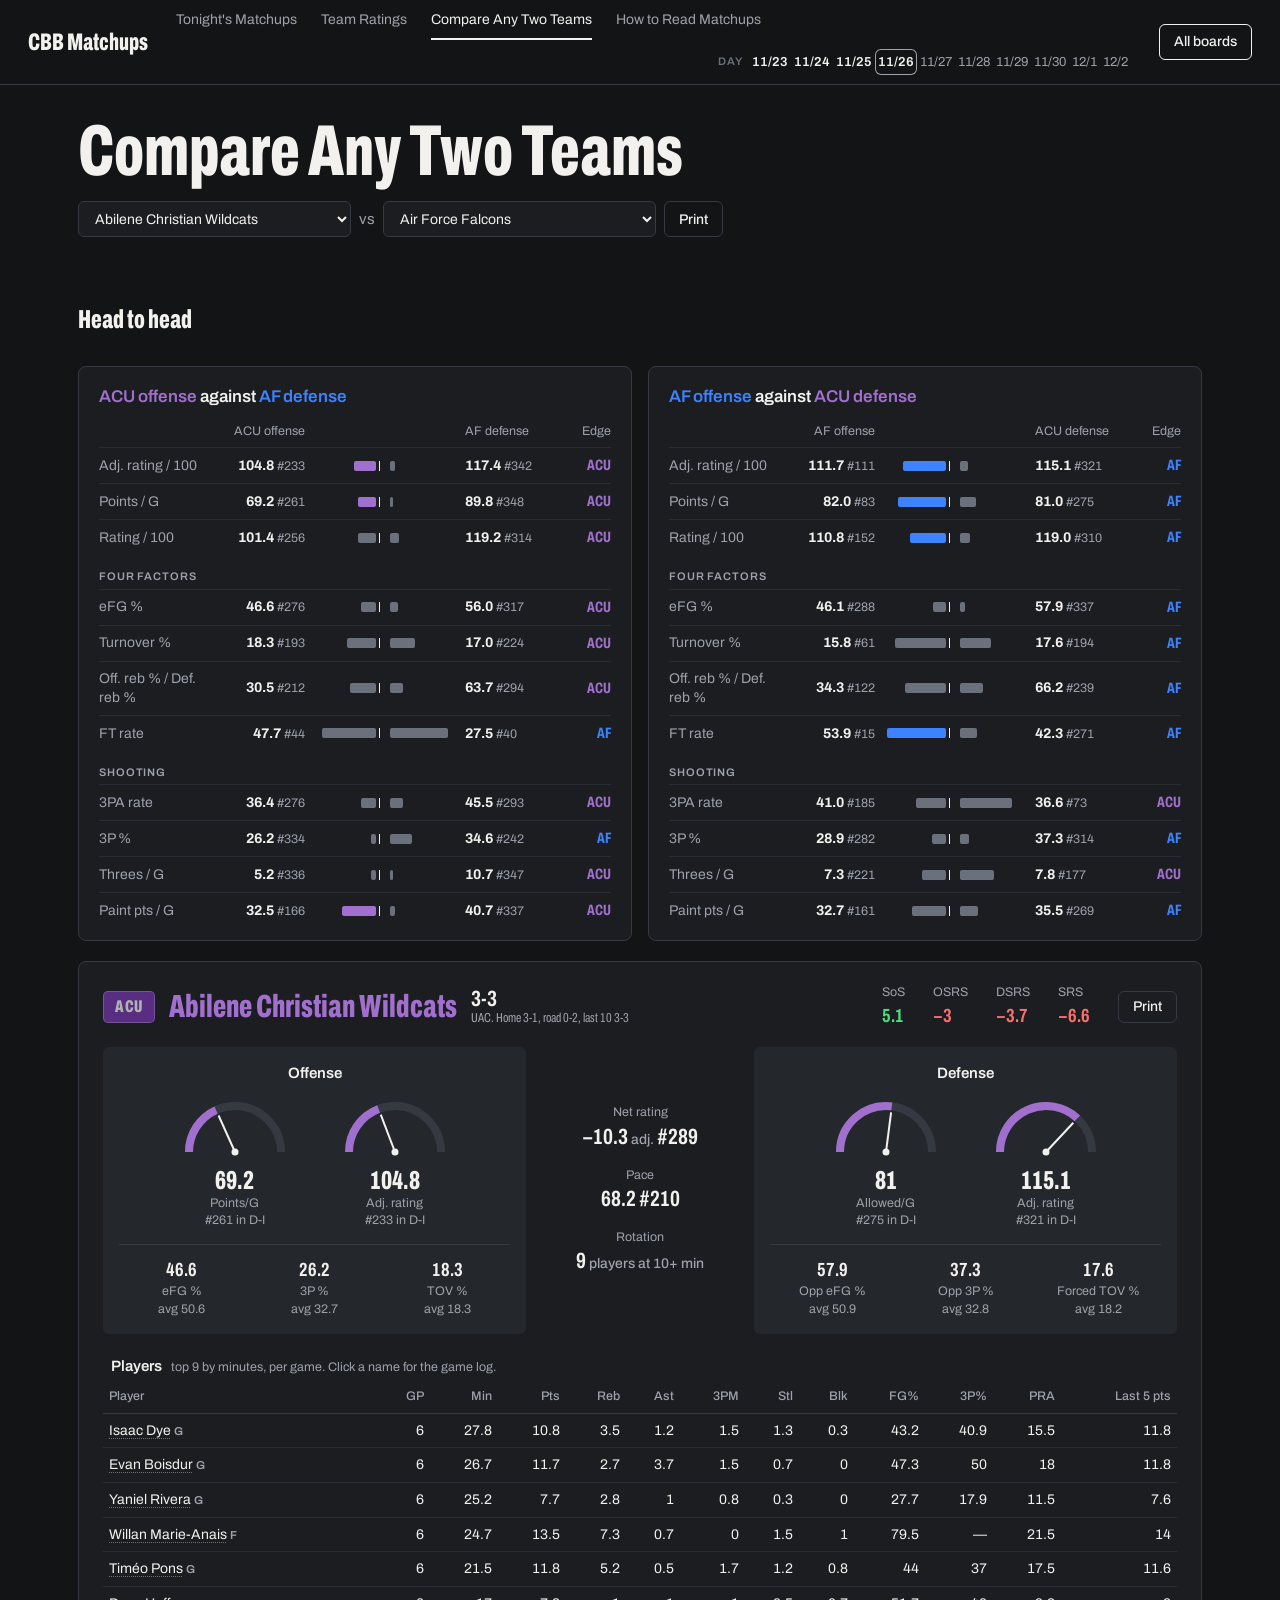
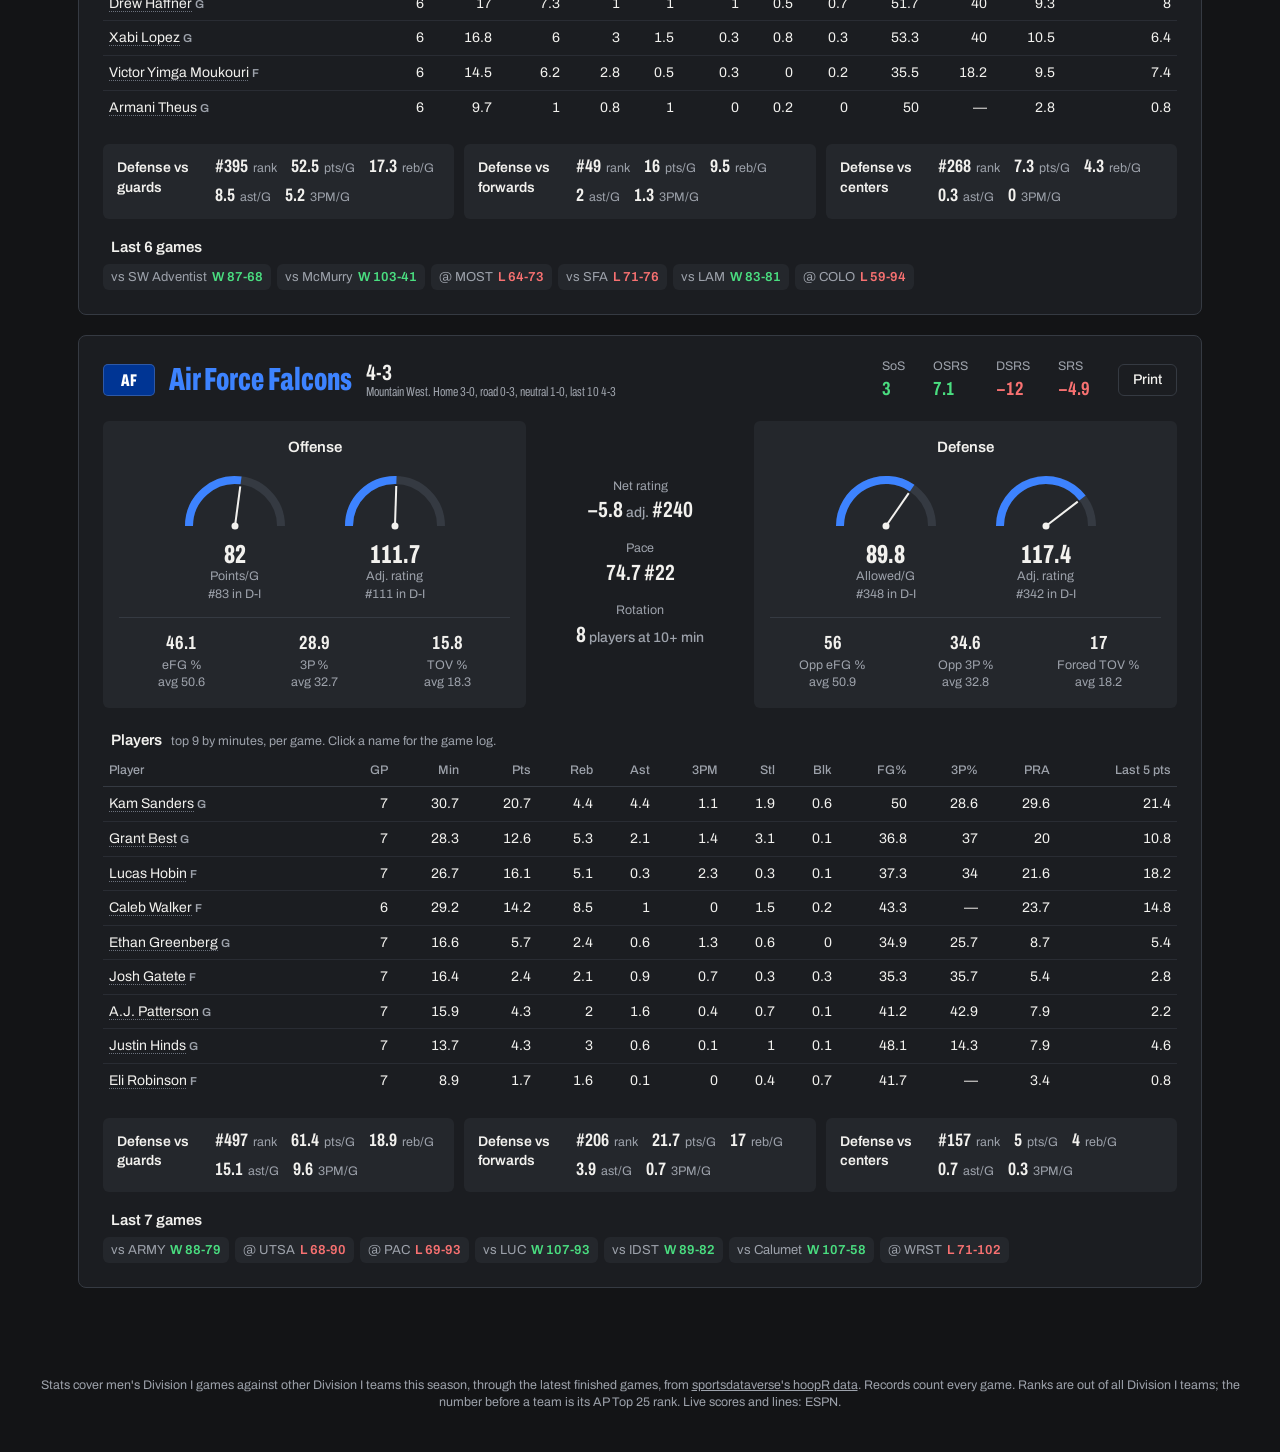
==== commit 4f8f30f8: "Load the site bar on every page Co-Authored-By: Claude Fable 5.2 <noreply@anthropic.com> Claude-Sess" ====
--- a/compare.html
+++ b/compare.html
@@ -16,6 +16,7 @@
 <link rel="stylesheet" href="cbb.css?v=202611172030">
 </head>
 <body data-page="compare">
+<script src="/site-bar.js" data-shell="2"></script>
 <header class="topbar">
   <h1><a href="index.html" class="home-link">CBB Matchups</a></h1>
   <nav class="topnav no-print">
